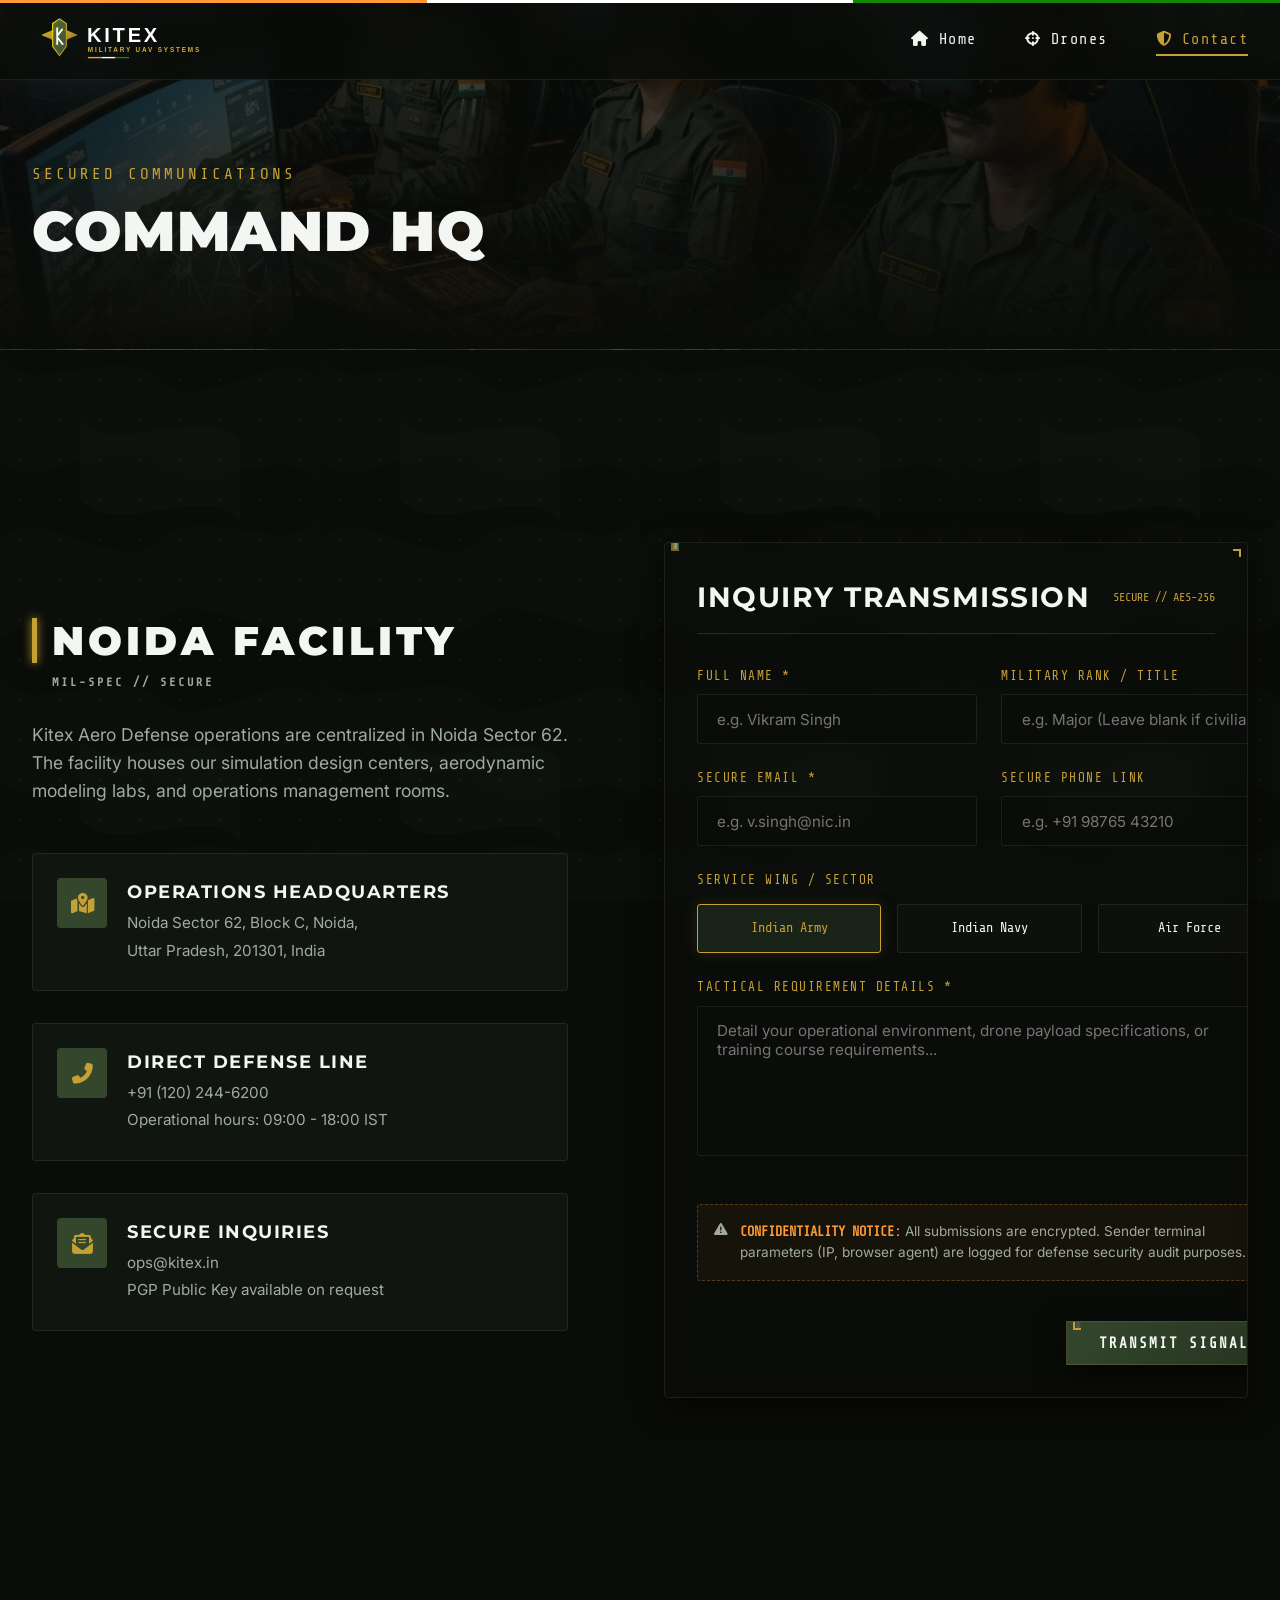
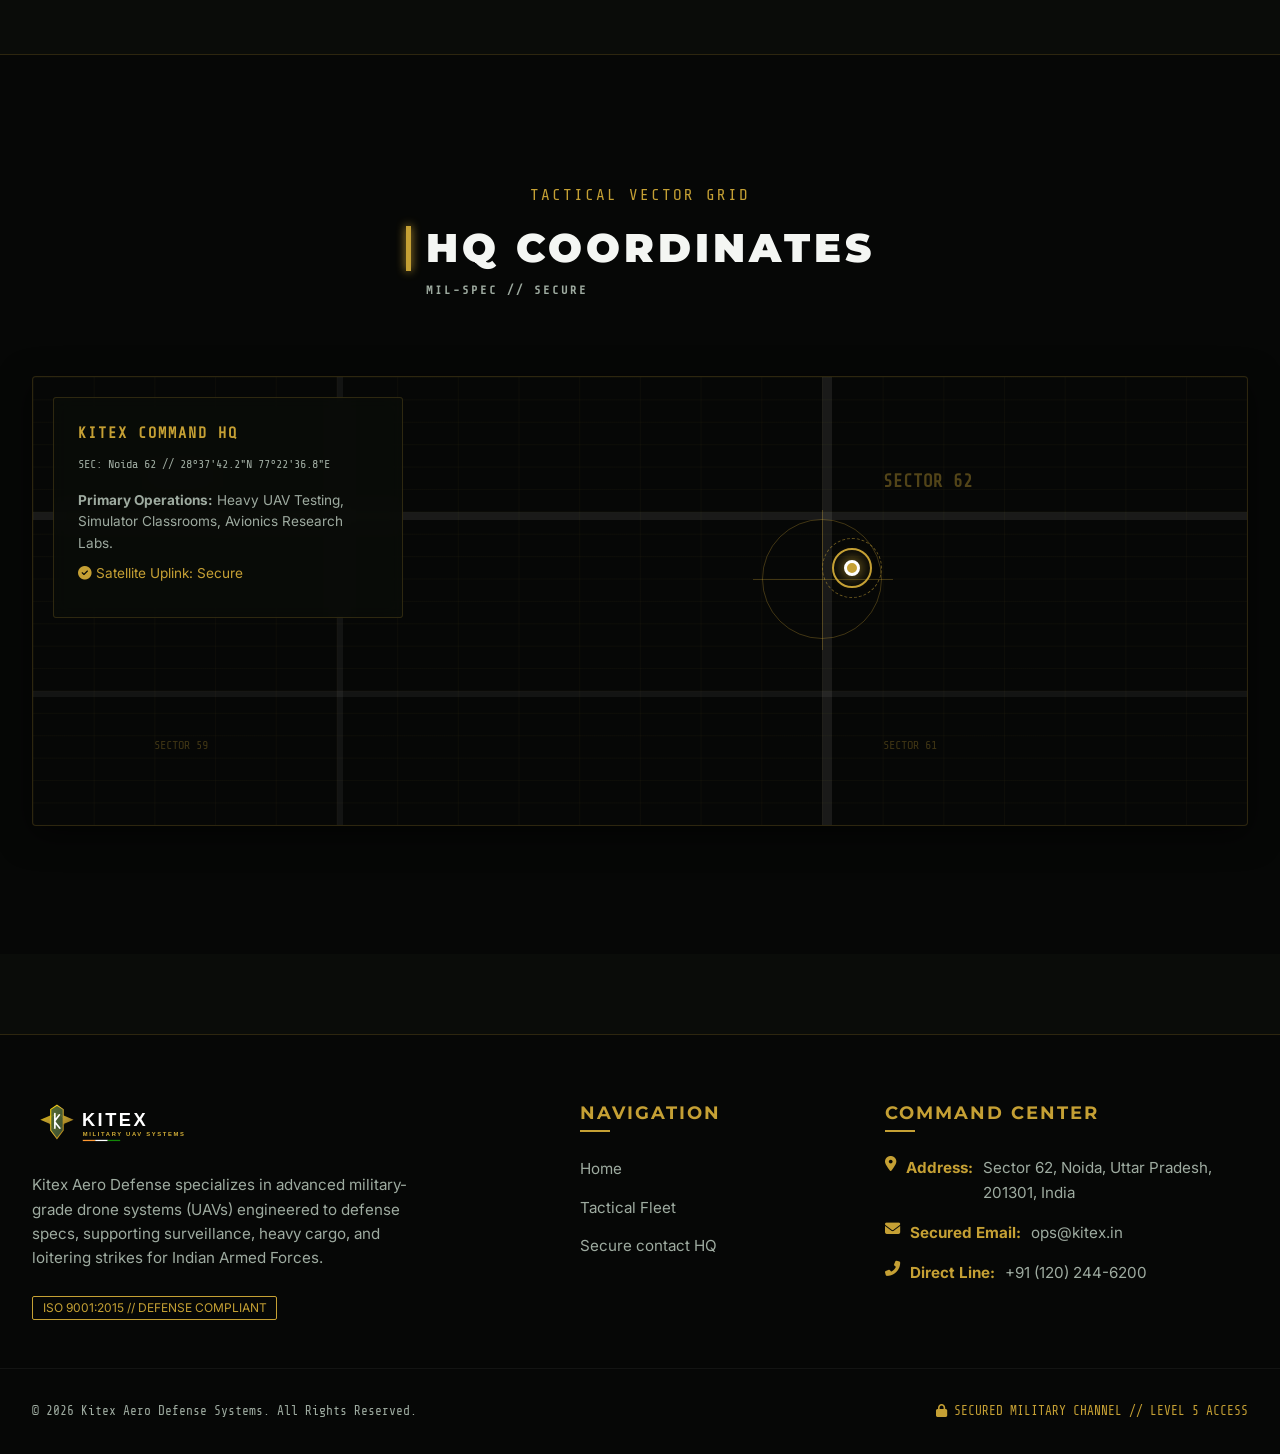
==== contact.html @ 81654635 "first commit" ====
<!DOCTYPE html>
<html lang="en">
<head>
  <meta charset="UTF-8">
  <meta name="viewport" content="width=device-width, initial-scale=1.0">
  <title>Contact Kitex | Noida HQ & Secure Inquiry Portal</title>
  <meta name="description" content="Reach out to Kitex Aero Defense Headquarters in Noida Sector 62. Submit secure tactical inquiries for military UAV procurements and programs.">
  <link rel="stylesheet" href="css/style.css">
  <link rel="stylesheet" href="https://cdnjs.cloudflare.com/ajax/libs/font-awesome/6.4.0/css/all.min.css">
</head>
<body>

  <!-- Indian Tri-Color Banner at Very Top -->
  <div class="tri-color-bar">
    <div class="tri-color-saffron"></div>
    <div class="tri-color-white"></div>
    <div class="tri-color-green"></div>
  </div>

  <!-- Global Header / Navbar -->
  <header class="header">
    <div class="container header-container">
      <a href="index.html" class="logo-wrapper">
        <img src="assets/logo.svg" alt="Kitex Logo">
      </a>
      <button class="menu-btn" aria-label="Toggle Navigation">
        <i class="fas fa-bars"></i>
      </button>
      <nav>
        <ul class="nav-links">
          <li><a href="index.html"><i class="fas fa-home"></i> Home</a></li>
          <li><a href="products.html"><i class="fas fa-crosshairs"></i> Drones</a></li>
          <li class="active"><a href="contact.html"><i class="fas fa-shield-alt"></i> Contact</a></li>
        </ul>
      </nav>
    </div>
  </header>

  <!-- Page Hero Banner -->
  <section class="page-hero" style="background-image: linear-gradient(0deg, var(--bg-dark), rgba(10, 12, 9, 0.65)), url('assets/training_service.png');">
    <div class="container" style="width: 100%;">
      <p class="page-hero-subtitle">SECURED COMMUNICATIONS</p>
      <h1 class="page-hero-title">Command HQ</h1>
    </div>
  </section>

  <!-- Contact Form & Info Grid -->
  <section class="contact-section section-padding">
    <div class="container grid-2">
      <!-- Contact Info Column -->
      <div class="contact-info-col">
        <h2 class="section-title">Noida Facility</h2>
        <p class="contact-desc">Kitex Aero Defense operations are centralized in Noida Sector 62. The facility houses our simulation design centers, aerodynamic modeling labs, and operations management rooms.</p>
        
        <div class="contact-card-list">
          <!-- Card 1: Location -->
          <div class="contact-info-card">
            <div class="contact-icon-wrapper">
              <i class="fas fa-map-marked-alt"></i>
            </div>
            <div class="contact-card-detail">
              <h4>Operations Headquarters</h4>
              <p>Noida Sector 62, Block C, Noida,</p>
              <p>Uttar Pradesh, 201301, India</p>
            </div>
          </div>
          
          <!-- Card 2: Phone -->
          <div class="contact-info-card">
            <div class="contact-icon-wrapper">
              <i class="fas fa-phone-alt"></i>
            </div>
            <div class="contact-card-detail">
              <h4>Direct Defense Line</h4>
              <p><a href="tel:+911202446200">+91 (120) 244-6200</a></p>
              <p>Operational hours: 09:00 - 18:00 IST</p>
            </div>
          </div>
          
          <!-- Card 3: Email -->
          <div class="contact-info-card">
            <div class="contact-icon-wrapper">
              <i class="fas fa-envelope-open-text"></i>
            </div>
            <div class="contact-card-detail">
              <h4>Secure Inquiries</h4>
              <p><a href="mailto:ops@kitex.in">ops@kitex.in</a></p>
              <p>PGP Public Key available on request</p>
            </div>
          </div>
        </div>
      </div>

      <!-- Secure Form Panel -->
      <div class="panel-glass corner-decors">
        <div class="form-title-decor">
          <h3>Inquiry Transmission</h3>
          <span>SECURE // AES-256</span>
        </div>
        
        <form id="militaryContactForm" class="inquiry-form">
          <!-- Name -->
          <div class="form-group">
            <label for="name" class="form-label">Full Name *</label>
            <input type="text" id="name" class="form-input" placeholder="e.g. Vikram Singh" required>
          </div>
          
          <!-- Rank -->
          <div class="form-group">
            <label for="rank" class="form-label">Military Rank / Title</label>
            <input type="text" id="rank" class="form-input" placeholder="e.g. Major (Leave blank if civilian)">
          </div>
          
          <!-- Email -->
          <div class="form-group">
            <label for="email" class="form-label">Secure Email *</label>
            <input type="email" id="email" class="form-input" placeholder="e.g. v.singh@nic.in" required>
          </div>

          <!-- Phone -->
          <div class="form-group">
            <label for="phone" class="form-label">Secure Phone Link</label>
            <input type="tel" id="phone" class="form-input" placeholder="e.g. +91 98765 43210">
          </div>

          <!-- Service Branch Selector -->
          <div class="form-group form-group-full">
            <label class="form-label">Service Wing / Sector</label>
            <div class="branch-radio-group">
              <div class="branch-radio-btn">
                <input type="radio" id="branch-army" name="service" value="Indian Army" checked>
                <label for="branch-army" class="branch-label">Indian Army</label>
              </div>
              <div class="branch-radio-btn">
                <input type="radio" id="branch-navy" name="service" value="Indian Navy">
                <label for="branch-navy" class="branch-label">Indian Navy</label>
              </div>
              <div class="branch-radio-btn">
                <input type="radio" id="branch-airforce" name="service" value="Indian Air Force">
                <label for="branch-airforce" class="branch-label">Air Force</label>
              </div>
            </div>
          </div>

          <!-- Message -->
          <div class="form-group form-group-full">
            <label for="message" class="form-label">Tactical Requirement Details *</label>
            <textarea id="message" class="form-input" placeholder="Detail your operational environment, drone payload specifications, or training course requirements..." required></textarea>
          </div>

          <!-- Clearance warning -->
          <div class="clearance-warning-box form-group-full">
            <i class="fas fa-exclamation-triangle" style="margin-top: 2px;"></i>
            <p><span>CONFIDENTIALITY NOTICE:</span> All submissions are encrypted. Sender terminal parameters (IP, browser agent) are logged for defense security audit purposes.</p>
          </div>

          <!-- Submit Button -->
          <div class="form-group-full" style="text-align: right; margin-top: 1rem;">
            <button type="submit" class="btn-tactical corner-decors">Transmit Signal</button>
          </div>
        </form>
      </div>
    </div>
  </section>

  <!-- Vector Grid HUD Map Section -->
  <section class="map-section section-padding" style="background-color: var(--bg-darker); border-top: var(--border-tactical);">
    <div class="container">
      <div style="text-align: center; margin-bottom: 3rem;">
        <p class="mono-text">TACTICAL VECTOR GRID</p>
        <h2 class="section-title" style="margin-top: 0.5rem;">HQ Coordinates</h2>
      </div>

      <div class="map-hud-wrapper">
        <!-- Telemetry Coordinates Box -->
        <div class="map-hud-overlay">
          <h4 class="map-hud-title">KITEX COMMAND HQ</h4>
          <span class="map-hud-coords">SEC: Noida 62 // 28°37'42.2"N 77°22'36.8"E</span>
          <div class="map-hud-desc">
            <p><strong>Primary Operations:</strong> Heavy UAV Testing, Simulator Classrooms, Avionics Research Labs.</p>
            <p style="color: var(--accent-gold);"><i class="fas fa-circle-check"></i> Satellite Uplink: Secure</p>
          </div>
        </div>

        <!-- Custom HTML/CSS Radar & Road Grid Vector Map -->
        <div class="map-canvas-grid">
          <!-- Vector Road Lines -->
          <div class="map-vector-roads">
            <div class="map-road-h1"></div>
            <div class="map-road-h2"></div>
            <div class="map-road-v1"></div>
            <div class="map-road-v2"></div>
          </div>

          <!-- Sector labels -->
          <div class="map-sector-label label-sec62">SECTOR 62</div>
          <div class="map-sector-label label-sec63">SECTOR 63</div>
          <div class="map-sector-label label-sec59">SECTOR 59</div>
          <div class="map-sector-label label-sec61">SECTOR 61</div>

          <!-- Interactive targeting scope overlay -->
          <div class="map-scope"></div>

          <!-- HQ Coordinates Glowing Pin -->
          <div class="map-pin-hq">
            <div class="map-pin-pulse"></div>
            <div class="map-pin-pulse-2"></div>
            <div class="map-pin-dot"></div>
          </div>
        </div>
      </div>
    </div>
  </section>

  <!-- Global Footer -->
  <footer class="footer">
    <div class="container footer-grid">
      <div class="footer-info">
        <img src="assets/logo.svg" alt="Kitex Logo" class="footer-logo">
        <p class="footer-desc">Kitex Aero Defense specializes in advanced military-grade drone systems (UAVs) engineered to defense specs, supporting surveillance, heavy cargo, and loitering strikes for Indian Armed Forces.</p>
        <span class="footer-badge">ISO 9001:2015 // DEFENSE COMPLIANT</span>
      </div>

      <div class="footer-nav">
        <h4 class="footer-title">Navigation</h4>
        <ul class="footer-links">
          <li><a href="index.html">Home</a></li>
          <li><a href="products.html">Tactical Fleet</a></li>
          <li><a href="contact.html">Secure contact HQ</a></li>
        </ul>
      </div>

      <div class="footer-contact">
        <h4 class="footer-title">Command Center</h4>
        <ul class="footer-contact-info">
          <li><i class="fas fa-map-marker-alt" style="color: var(--accent-gold);"></i> <span>Address:</span> Sector 62, Noida, Uttar Pradesh, 201301, India</li>
          <li><i class="fas fa-envelope" style="color: var(--accent-gold);"></i> <span>Secured Email:</span> ops@kitex.in</li>
          <li><i class="fas fa-phone-alt" style="color: var(--accent-gold);"></i> <span>Direct Line:</span> +91 (120) 244-6200</li>
        </ul>
      </div>
    </div>

    <div class="container footer-bottom">
      <p>&copy; 2026 Kitex Aero Defense Systems. All Rights Reserved.</p>
      <p style="color: var(--accent-gold);"><i class="fas fa-lock"></i> SECURED MILITARY CHANNEL // LEVEL 5 ACCESS</p>
    </div>
  </footer>

  <script src="js/main.js"></script>
</body>
</html>
---- css/style.css ----
/* 
  KITEX - Military UAV Systems
  Global Stylesheet & Design System
*/

@import url('https://fonts.googleapis.com/css2?family=Inter:wght@300;400;500;600;700&family=Montserrat:ital,wght@0,300;0,400;0,700;0,900;1,700&family=Share+Tech+Mono&display=swap');

:root {
  /* Color Palette - Indian Military Theme (Olive Green, Gold, Dark Stealth) */
  --bg-dark: #0a0c09;
  --bg-darker: #060706;
  --bg-card: #11150f;
  --primary-olive: #34472d;
  --primary-olive-rgb: 52, 71, 45;
  --primary-light: #4c6643;
  --accent-gold: #c5a034;
  --accent-gold-rgb: 197, 160, 52;
  --accent-gold-glow: rgba(197, 160, 52, 0.4);
  --accent-orange: #ff9933; /* Indian Saffron */
  --accent-green: #128807;  /* Indian Green */
  --text-white: #f4f6f3;
  --text-muted: #9eaba0;
  
  /* Fonts */
  --font-title: 'Montserrat', sans-serif;
  --font-body: 'Inter', sans-serif;
  --font-mono: 'Share Tech Mono', monospace;
  
  /* Layout */
  --nav-height: 80px;
  --transition-fast: 0.25s cubic-bezier(0.4, 0, 0.2, 1);
  --transition-smooth: 0.5s cubic-bezier(0.4, 0, 0.2, 1);
  
  /* Shadows & Borders */
  --border-tactical: 1px solid rgba(197, 160, 52, 0.2);
  --border-glass: 1px solid rgba(244, 246, 243, 0.08);
  --shadow-hud: 0 8px 32px 0 rgba(0, 0, 0, 0.6);
  --shadow-gold: 0 0 15px rgba(197, 160, 52, 0.15);
}

/* --- Base Reset & Core --- */
*, *::before, *::after {
  box-sizing: border-box;
  margin: 0;
  padding: 0;
}

html {
  scroll-behavior: smooth;
  font-size: 16px;
  overflow-x: hidden;
}

body {
  background-color: var(--bg-dark);
  color: var(--text-white);
  font-family: var(--font-body);
  line-height: 1.6;
  overflow-x: hidden;
  /* Dotted HUD grid pattern mixed with repeating camouflage pattern background */
  background-image: 
    radial-gradient(rgba(197, 160, 52, 0.08) 1px, transparent 0),
    url("data:image/svg+xml,%3Csvg width='160' height='160' viewBox='0 0 160 160' xmlns='http://www.w3.org/2000/svg'%3E%3Crect width='160' height='160' fill='%230a0c09'/%3E%3Cpath d='M0 20 C20 40, 60 10, 80 30 C100 50, 140 10, 160 30 L160 80 C140 60, 100 90, 80 70 C60 50, 20 90, 0 70 Z' fill='%2311150f' fill-opacity='0.25'/%3E%3Cpath d='M160 100 C140 120, 100 90, 80 110 C60 130, 20 90, 0 110 L0 160 C20 140, 60 170, 80 150 C100 130, 140 170, 160 150 Z' fill='%2311150f' fill-opacity='0.25'/%3E%3Cpath d='M40 50 C60 70, 100 40, 120 60 L120 100 C100 80, 60 110, 40 90 Z' fill='%231b2518' fill-opacity='0.2'/%3E%3C/svg%3E");
  background-size: 40px 40px, 320px 320px;
  background-attachment: fixed;
}

/* Scrollbar Style */
::-webkit-scrollbar {
  width: 8px;
}
::-webkit-scrollbar-track {
  background: var(--bg-darker);
}
::-webkit-scrollbar-thumb {
  background: var(--primary-olive);
  border-radius: 4px;
  border: 2px solid var(--bg-darker);
}
::-webkit-scrollbar-thumb:hover {
  background: var(--accent-gold);
}

a {
  color: inherit;
  text-decoration: none;
  transition: var(--transition-fast);
}

img {
  max-width: 100%;
  display: block;
}

ul {
  list-style: none;
}

/* --- Typography Utilities --- */
h1, h2, h3, h4, h5, h6 {
  font-family: var(--font-title);
  font-weight: 700;
  letter-spacing: 1.5px;
  text-transform: uppercase;
  color: var(--text-white);
}

.mono-text {
  font-family: var(--font-mono);
  letter-spacing: 2px;
  color: var(--accent-gold);
  text-transform: uppercase;
}

/* Stencil title ornament */
.section-title {
  position: relative;
  font-size: 2.5rem;
  font-weight: 900;
  letter-spacing: 4px;
  margin-bottom: 3rem;
  padding-left: 20px;
  display: inline-block;
}
.section-title::before {
  content: '';
  position: absolute;
  left: 0;
  top: 15%;
  height: 70%;
  width: 5px;
  background: var(--accent-gold);
  box-shadow: 0 0 10px var(--accent-gold);
}
.section-title::after {
  content: 'MIL-SPEC // SECURE';
  position: absolute;
  bottom: -20px;
  left: 20px;
  font-family: var(--font-mono);
  font-size: 0.75rem;
  letter-spacing: 3px;
  color: var(--text-muted);
}

/* --- Layout Components --- */
.container {
  max-width: 1300px;
  margin: 0 auto;
  padding: 0 2rem;
}

.grid-2 {
  display: grid;
  grid-template-columns: repeat(2, 1fr);
  gap: 3rem;
  align-items: center;
}

.grid-3 {
  display: grid;
  grid-template-columns: repeat(3, 1fr);
  gap: 2rem;
}

.grid-4 {
  display: grid;
  grid-template-columns: repeat(4, 1fr);
  gap: 1.5rem;
}

/* Glassmorphism Panel */
.panel-glass {
  background: var(--glass-bg);
  backdrop-filter: blur(12px);
  border: var(--border-glass);
  box-shadow: var(--shadow-hud);
  border-radius: 4px;
  padding: 2rem;
  position: relative;
  overflow: hidden;
}
.panel-glass::before {
  content: '';
  position: absolute;
  top: 0;
  left: 0;
  width: 100%;
  height: 2px;
  background: linear-gradient(90deg, var(--accent-orange), #fff, var(--accent-green));
  opacity: 0.6;
}

/* --- Buttons --- */
.btn-tactical {
  display: inline-flex;
  align-items: center;
  justify-content: center;
  padding: 0.8rem 2rem;
  background: linear-gradient(135deg, var(--primary-olive), #253320);
  border: var(--border-tactical);
  color: var(--text-white);
  font-family: var(--font-mono);
  font-size: 0.9rem;
  font-weight: bold;
  letter-spacing: 2px;
  text-transform: uppercase;
  cursor: pointer;
  position: relative;
  overflow: hidden;
  transition: var(--transition-fast);
  box-shadow: var(--shadow-hud);
}
.btn-tactical::before {
  content: '';
  position: absolute;
  top: 0;
  left: -100%;
  width: 100%;
  height: 100%;
  background: linear-gradient(90deg, transparent, rgba(255, 255, 255, 0.15), transparent);
  transition: 0.6s;
}
.btn-tactical:hover::before {
  left: 100%;
}
.btn-tactical:hover {
  border-color: var(--accent-gold);
  box-shadow: 0 0 15px rgba(197, 160, 52, 0.3);
  color: var(--accent-gold);
  transform: translateY(-2px);
}
.btn-tactical:active {
  transform: translateY(0);
}

/* Corner angles for buttons/containers */
.corner-decors {
  position: relative;
}
.corner-decors::after {
  content: '';
  position: absolute;
  top: 6px;
  right: 6px;
  width: 8px;
  height: 8px;
  border-top: 2px solid var(--accent-gold);
  border-right: 2px solid var(--accent-gold);
  pointer-events: none;
}
.corner-decors::before {
  content: '';
  position: absolute;
  bottom: 6px;
  left: 6px;
  width: 8px;
  height: 8px;
  border-bottom: 2px solid var(--accent-gold);
  border-left: 2px solid var(--accent-gold);
  pointer-events: none;
}

/* --- Global Navigation --- */
.header {
  position: fixed;
  top: 0;
  left: 0;
  width: 100%;
  height: var(--nav-height);
  background: rgba(10, 12, 9, 0.85);
  backdrop-filter: blur(12px);
  border-bottom: var(--border-glass);
  z-index: 1000;
  transition: var(--transition-fast);
}
.header.scrolled {
  height: 70px;
  background: rgba(6, 7, 6, 0.95);
  box-shadow: 0 4px 20px rgba(0, 0, 0, 0.5);
}
.header-container {
  display: flex;
  justify-content: space-between;
  align-items: center;
  height: 100%;
}
.logo-wrapper {
  height: 55px;
  display: flex;
  align-items: center;
}
.logo-wrapper img {
  height: 100%;
  width: auto;
}

.nav-links {
  display: flex;
  gap: 3rem;
  align-items: center;
}
.nav-links a {
  font-family: var(--font-mono);
  font-size: 0.95rem;
  font-weight: 500;
  letter-spacing: 1.5px;
  color: var(--text-white);
  padding: 0.5rem 0;
  position: relative;
}
.nav-links a::after {
  content: '';
  position: absolute;
  bottom: 0;
  left: 0;
  width: 0;
  height: 2px;
  background: var(--accent-gold);
  transition: var(--transition-fast);
}
.nav-links a:hover {
  color: var(--accent-gold);
}
.nav-links a:hover::after {
  width: 100%;
}
.nav-links li.active a {
  color: var(--accent-gold);
}
.nav-links li.active a::after {
  width: 100%;
}

.menu-btn {
  display: none;
  cursor: pointer;
  background: none;
  border: none;
  color: var(--text-white);
  font-size: 1.8rem;
}

/* Indian flag color thin indicator bar at top of header */
.tri-color-bar {
  position: absolute;
  top: 0;
  left: 0;
  width: 100%;
  height: 3px;
  display: grid;
  grid-template-columns: repeat(3, 1fr);
  z-index: 1001;
}
.tri-color-saffron { background-color: var(--accent-orange); }
.tri-color-white { background-color: #ffffff; }
.tri-color-green { background-color: var(--accent-green); }

/* --- Footer --- */
.footer {
  background-color: var(--bg-darker);
  border-top: var(--border-tactical);
  padding: 4rem 0 2rem;
  margin-top: 5rem;
  position: relative;
}
.footer-grid {
  display: grid;
  grid-template-columns: 2fr 1fr 1.5fr;
  gap: 4rem;
  margin-bottom: 3rem;
}
.footer-logo {
  height: 50px;
  margin-bottom: 1.5rem;
}
.footer-desc {
  color: var(--text-muted);
  font-size: 0.95rem;
  margin-bottom: 1.5rem;
  max-width: 400px;
}
.footer-title {
  font-size: 1.1rem;
  letter-spacing: 2px;
  margin-bottom: 1.5rem;
  color: var(--accent-gold);
  position: relative;
  display: inline-block;
  padding-bottom: 5px;
}
.footer-title::after {
  content: '';
  position: absolute;
  bottom: 0;
  left: 0;
  width: 30px;
  height: 2px;
  background-color: var(--accent-gold);
}
.footer-links li {
  margin-bottom: 0.8rem;
}
.footer-links a {
  color: var(--text-muted);
  font-size: 0.95rem;
}
.footer-links a:hover {
  color: var(--accent-gold);
  padding-left: 5px;
}
.footer-contact-info li {
  margin-bottom: 1rem;
  display: flex;
  align-items: flex-start;
  gap: 10px;
  font-size: 0.95rem;
  color: var(--text-muted);
}
.footer-contact-info span {
  color: var(--accent-gold);
  font-weight: bold;
}
.footer-bottom {
  border-top: 1px solid rgba(244, 246, 243, 0.05);
  padding-top: 2rem;
  display: flex;
  justify-content: space-between;
  align-items: center;
  font-family: var(--font-mono);
  font-size: 0.8rem;
  color: var(--text-muted);
}
.footer-badge {
  border: 1px solid var(--accent-gold);
  padding: 0.2rem 0.6rem;
  color: var(--accent-gold);
  border-radius: 2px;
  font-size: 0.75rem;
}

/* --- HOME PAGE SPECIFICS --- */

/* Hero Slider Section */
.hero-slider-section {
  position: relative;
  height: 100vh;
  min-height: 700px;
  overflow: hidden;
  background-color: var(--bg-darker);
}
.slider-container {
  position: relative;
  width: 100%;
  height: 100%;
}
.slide {
  position: absolute;
  top: 0;
  left: 0;
  width: 100%;
  height: 100%;
  opacity: 0;
  visibility: hidden;
  transition: opacity 1s ease-in-out, visibility 1s ease-in-out;
  z-index: 1;
}
.slide.active {
  opacity: 1;
  visibility: visible;
  z-index: 2;
}
.slide-bg {
  position: absolute;
  top: 0;
  left: 0;
  width: 100%;
  height: 100%;
  background-size: cover;
  background-position: center;
  filter: brightness(0.4) contrast(1.1);
  transform: scale(1.1);
  transition: transform 6s ease-out;
}
.slide.active .slide-bg {
  transform: scale(1.0);
}
.slide-overlay {
  position: absolute;
  top: 0;
  left: 0;
  width: 100%;
  height: 100%;
  background: linear-gradient(0deg, rgba(10, 12, 9, 0.95) 0%, rgba(10, 12, 9, 0.2) 60%, rgba(10, 12, 9, 0.5) 100%);
  display: flex;
  align-items: center;
  z-index: 2;
}
.slide-content {
  max-width: 650px;
  padding-bottom: 2rem;
  opacity: 0;
  transform: translateY(30px);
  transition: opacity 0.8s ease-out 0.5s, transform 0.8s ease-out 0.5s;
}
.slide.active .slide-content {
  opacity: 1;
  transform: translateY(0);
}
.slide-tagline {
  color: var(--accent-gold);
  font-family: var(--font-mono);
  font-size: 1.1rem;
  margin-bottom: 1rem;
  display: flex;
  align-items: center;
  gap: 10px;
}
.slide-tagline::before {
  content: '';
  width: 12px;
  height: 12px;
  border: 2px solid var(--accent-gold);
  border-radius: 50%;
  display: inline-block;
  animation: pulse-glow 1.5s infinite;
}
.slide-title {
  font-size: 4rem;
  font-weight: 900;
  line-height: 1.1;
  margin-bottom: 1.5rem;
}
.slide-desc {
  font-size: 1.1rem;
  color: var(--text-muted);
  margin-bottom: 2.5rem;
}
.slide-specs {
  display: flex;
  gap: 2.5rem;
  margin-bottom: 2.5rem;
  border-top: var(--border-glass);
  border-bottom: var(--border-glass);
  padding: 1rem 0;
}
.slide-spec-item {
  font-family: var(--font-mono);
}
.slide-spec-label {
  font-size: 0.75rem;
  color: var(--text-muted);
  text-transform: uppercase;
}
.slide-spec-value {
  font-size: 1.25rem;
  color: var(--text-white);
  font-weight: bold;
}

/* Slider HUD Telemetry Overlays */
.hud-telemetry {
  position: absolute;
  top: 10%;
  right: 5%;
  width: 250px;
  font-family: var(--font-mono);
  font-size: 0.8rem;
  color: var(--accent-gold);
  z-index: 10;
  pointer-events: none;
  opacity: 0.8;
  display: flex;
  flex-direction: column;
  gap: 15px;
}
.hud-box {
  background: rgba(17, 21, 15, 0.4);
  border: var(--border-tactical);
  padding: 12px;
  border-radius: 3px;
  backdrop-filter: blur(4px);
}
.hud-grid-dots {
  position: absolute;
  top: 120px;
  left: 5%;
  width: 150px;
  height: 150px;
  background-image: radial-gradient(rgba(197, 160, 52, 0.3) 1.5px, transparent 0);
  background-size: 15px 15px;
  pointer-events: none;
  z-index: 10;
  opacity: 0.5;
}
.hud-grid-radar {
  position: absolute;
  top: 280px;
  left: 5%;
  width: 150px;
  height: 150px;
  border: 1px solid rgba(197, 160, 52, 0.2);
  border-radius: 50%;
  pointer-events: none;
  z-index: 10;
  opacity: 0.5;
}
.hud-grid-radar::before {
  content: '';
  position: absolute;
  top: 50%;
  left: 50%;
  width: 50%;
  height: 1px;
  background: var(--accent-gold);
  transform-origin: 0 0;
  animation: radar-sweep 4s linear infinite;
}

/* Slider Controls */
.slider-nav {
  position: absolute;
  bottom: 2rem;
  right: 2rem;
  z-index: 10;
  display: flex;
  gap: 1rem;
}
.slider-btn {
  width: 50px;
  height: 50px;
  border-radius: 3px;
  background: var(--glass-bg);
  border: var(--border-glass);
  color: var(--text-white);
  font-size: 1.2rem;
  cursor: pointer;
  display: flex;
  align-items: center;
  justify-content: center;
  transition: var(--transition-fast);
}
.slider-btn:hover {
  border-color: var(--accent-gold);
  color: var(--accent-gold);
  background: rgba(197, 160, 52, 0.1);
}

.slider-indicators {
  position: absolute;
  bottom: 2.5rem;
  left: 2rem;
  z-index: 10;
  display: flex;
  gap: 0.5rem;
}
.indicator {
  width: 40px;
  height: 3px;
  background: rgba(255, 255, 255, 0.2);
  cursor: pointer;
  transition: var(--transition-fast);
}
.indicator.active {
  background: var(--accent-gold);
  box-shadow: 0 0 10px var(--accent-gold);
  width: 60px;
}

/* Home Products Section */
.section-padding {
  padding: 8rem 0;
}

.product-card {
  position: relative;
  background: var(--bg-card);
  border: var(--border-glass);
  border-radius: 4px;
  overflow: hidden;
  transition: var(--transition-smooth);
}
.product-card:hover {
  transform: translateY(-10px);
  border-color: var(--accent-gold);
  box-shadow: var(--shadow-gold), var(--shadow-hud);
}
.card-img-wrapper {
  height: 250px;
  overflow: hidden;
  position: relative;
  background-color: #0d100b;
}
.card-img-wrapper img {
  width: 100%;
  height: 100%;
  object-fit: cover;
  transition: var(--transition-smooth);
}
.product-card:hover .card-img-wrapper img {
  transform: scale(1.08);
}
.card-tag {
  position: absolute;
  top: 15px;
  right: 15px;
  background: var(--bg-darker);
  border: 1px solid var(--accent-gold);
  color: var(--accent-gold);
  padding: 0.2rem 0.6rem;
  font-family: var(--font-mono);
  font-size: 0.75rem;
  border-radius: 2px;
}
.card-content {
  padding: 2rem;
}
.card-title {
  font-size: 1.5rem;
  margin-bottom: 0.5rem;
}
.card-subtitle {
  font-family: var(--font-mono);
  font-size: 0.8rem;
  color: var(--accent-gold);
  margin-bottom: 1rem;
}
.card-desc {
  color: var(--text-muted);
  font-size: 0.95rem;
  margin-bottom: 1.5rem;
  height: 70px;
  overflow: hidden;
}
.card-specs {
  display: grid;
  grid-template-columns: repeat(2, 1fr);
  gap: 1rem;
  border-top: var(--border-glass);
  padding-top: 1rem;
  margin-bottom: 1.5rem;
}
.card-spec-item {
  font-size: 0.8rem;
  color: var(--text-muted);
}
.card-spec-item span {
  display: block;
  font-weight: bold;
  color: var(--text-white);
  font-size: 0.9rem;
}

/* Home Military Training & Simulation Section */
.training-section {
  background-color: var(--bg-darker);
  position: relative;
  overflow: hidden;
}
.training-content {
  padding-right: 2rem;
}
.training-img-wrapper {
  position: relative;
  border: var(--border-tactical);
  border-radius: 4px;
  overflow: hidden;
  box-shadow: var(--shadow-hud);
}
.training-img-wrapper img {
  filter: saturate(0.85) brightness(0.9);
}
.training-img-wrapper::after {
  content: '';
  position: absolute;
  top: 0;
  left: 0;
  width: 100%;
  height: 100%;
  background: radial-gradient(circle, transparent 40%, rgba(10,12,9,0.7) 100%);
  pointer-events: none;
}
.training-feature-list {
  margin-top: 2rem;
  display: flex;
  flex-direction: column;
  gap: 1.2rem;
}
.training-feature-item {
  display: flex;
  gap: 15px;
  align-items: flex-start;
}
.training-feature-icon {
  width: 25px;
  height: 25px;
  display: flex;
  align-items: center;
  justify-content: center;
  border: 1px solid var(--accent-gold);
  border-radius: 50%;
  color: var(--accent-gold);
  font-family: var(--font-mono);
  font-size: 0.75rem;
  font-weight: bold;
  flex-shrink: 0;
  margin-top: 3px;
}
.training-feature-text h4 {
  font-size: 1.1rem;
  margin-bottom: 0.2rem;
}
.training-feature-text p {
  font-size: 0.95rem;
  color: var(--text-muted);
}

/* Gallery Section */
.gallery-filters {
  display: flex;
  justify-content: center;
  gap: 1rem;
  margin-bottom: 3rem;
  flex-wrap: wrap;
}
.filter-btn {
  background: rgba(17, 21, 15, 0.6);
  border: var(--border-glass);
  color: var(--text-white);
  padding: 0.5rem 1.5rem;
  font-family: var(--font-mono);
  font-size: 0.85rem;
  letter-spacing: 1.5px;
  cursor: pointer;
  border-radius: 2px;
  transition: var(--transition-fast);
}
.filter-btn:hover {
  border-color: var(--accent-gold);
  color: var(--accent-gold);
}
.filter-btn.active {
  background: var(--primary-olive);
  border-color: var(--accent-gold);
  color: var(--text-white);
  box-shadow: var(--shadow-gold);
}

.gallery-grid {
  display: grid;
  grid-template-columns: repeat(4, 1fr);
  gap: 1.5rem;
}
.gallery-item {
  position: relative;
  height: 280px;
  border-radius: 4px;
  overflow: hidden;
  border: var(--border-glass);
  cursor: pointer;
  display: none; /* Controlled by JS filtering */
}
.gallery-item.show {
  display: block;
  animation: scale-up 0.4s ease forwards;
}
.gallery-item img {
  width: 100%;
  height: 100%;
  object-fit: cover;
  transition: var(--transition-smooth);
}
.gallery-item-overlay {
  position: absolute;
  top: 0;
  left: 0;
  width: 100%;
  height: 100%;
  background: linear-gradient(0deg, rgba(10, 12, 9, 0.9) 0%, rgba(10, 12, 9, 0.2) 70%);
  display: flex;
  flex-direction: column;
  justify-content: flex-end;
  padding: 1.5rem;
  opacity: 0;
  transition: var(--transition-smooth);
}
.gallery-item:hover .gallery-item-overlay {
  opacity: 1;
}
.gallery-item:hover img {
  transform: scale(1.08);
}
.gallery-item-title {
  font-size: 1.2rem;
  margin-bottom: 0.2rem;
}
.gallery-item-category {
  font-family: var(--font-mono);
  font-size: 0.75rem;
  color: var(--accent-gold);
}

/* Lightbox Modal */
.lightbox {
  position: fixed;
  top: 0;
  left: 0;
  width: 100%;
  height: 100%;
  background: rgba(6, 7, 6, 0.95);
  z-index: 2000;
  display: none;
  align-items: center;
  justify-content: center;
}
.lightbox-content {
  max-width: 90%;
  max-height: 80%;
  position: relative;
  box-shadow: 0 0 30px rgba(0,0,0,0.8);
  border: var(--border-tactical);
}
.lightbox-content img {
  max-height: 80vh;
  object-fit: contain;
}
.lightbox-close {
  position: absolute;
  top: -40px;
  right: 0;
  font-size: 2rem;
  color: var(--text-white);
  cursor: pointer;
}
.lightbox-caption {
  position: absolute;
  bottom: -40px;
  left: 0;
  width: 100%;
  text-align: center;
  font-family: var(--font-mono);
  color: var(--accent-gold);
}

/* --- PRODUCT PAGE SPECIFICS --- */
.page-hero {
  height: 350px;
  background: linear-gradient(0deg, var(--bg-dark), rgba(10, 12, 9, 0.6)), url('../assets/kitex_hero.png') center/cover;
  display: flex;
  align-items: flex-end;
  padding-bottom: 4rem;
  border-bottom: var(--border-tactical);
  position: relative;
}
.page-hero::before {
  content: '';
  position: absolute;
  top: 0;
  left: 0;
  width: 100%;
  height: 100%;
  background-image: radial-gradient(rgba(197, 160, 52, 0.05) 1px, transparent 0);
  background-size: 20px 20px;
}
.page-hero-title {
  font-size: 3.5rem;
  font-weight: 900;
  margin-bottom: 0.5rem;
}
.page-hero-subtitle {
  font-family: var(--font-mono);
  color: var(--accent-gold);
  letter-spacing: 3px;
}

/* Detailed Product Row */
.product-detail-item {
  margin-bottom: 8rem;
  border-bottom: 1px solid rgba(244, 246, 243, 0.05);
  padding-bottom: 8rem;
}
.product-detail-item:last-child {
  margin-bottom: 0;
  border-bottom: none;
  padding-bottom: 0;
}
.product-detail-item:nth-child(even) .detail-img-col {
  order: 2;
}
.product-detail-item:nth-child(even) .detail-info-col {
  order: 1;
}

.detail-img-wrapper {
  position: relative;
  border: var(--border-glass);
  border-radius: 4px;
  overflow: hidden;
  background-color: #0c0f0a;
  box-shadow: var(--shadow-hud);
}
.detail-img-wrapper img {
  width: 100%;
  transition: var(--transition-smooth);
}
.detail-img-wrapper:hover img {
  transform: scale(1.03);
}

/* Spec Tabs System */
.spec-tabs {
  margin-top: 2rem;
}
.tab-headers {
  display: flex;
  border-bottom: 1px solid rgba(244, 246, 243, 0.1);
  margin-bottom: 1.5rem;
}
.tab-header {
  padding: 0.8rem 1.5rem;
  font-family: var(--font-mono);
  font-size: 0.9rem;
  color: var(--text-muted);
  cursor: pointer;
  border-bottom: 2px solid transparent;
  transition: var(--transition-fast);
}
.tab-header:hover {
  color: var(--accent-gold);
}
.tab-header.active {
  color: var(--accent-gold);
  border-bottom-color: var(--accent-gold);
  font-weight: bold;
}
.tab-contents {
  position: relative;
}
.tab-content {
  display: none;
  animation: fade-in 0.5s ease;
}
.tab-content.active {
  display: block;
}

.spec-table {
  width: 100%;
  border-collapse: collapse;
}
.spec-table tr {
  border-bottom: 1px solid rgba(244, 246, 243, 0.05);
}
.spec-table tr:last-child {
  border-bottom: none;
}
.spec-table td {
  padding: 0.8rem 0;
  font-size: 0.95rem;
}
.spec-table td.label {
  color: var(--text-muted);
  font-weight: 500;
  width: 45%;
}
.spec-table td.value {
  color: var(--text-white);
  font-family: var(--font-mono);
  text-align: right;
}

.scenarios-grid {
  display: grid;
  grid-template-columns: repeat(2, 1fr);
  gap: 1rem;
}
.scenario-item {
  background: rgba(244, 246, 243, 0.03);
  border: 1px solid rgba(244, 246, 243, 0.05);
  border-radius: 2px;
  padding: 1rem;
}
.scenario-item h5 {
  font-size: 0.95rem;
  margin-bottom: 0.3rem;
  color: var(--accent-gold);
}
.scenario-item p {
  font-size: 0.85rem;
  color: var(--text-muted);
}

/* Compare Drones Panel */
.comparison-section {
  background-color: var(--bg-darker);
  border-top: var(--border-tactical);
  border-bottom: var(--border-tactical);
}
.comparison-table-wrapper {
  overflow-x: auto;
  margin-top: 3rem;
}
.comparison-table {
  width: 100%;
  border-collapse: collapse;
  min-width: 800px;
}
.comparison-table th, .comparison-table td {
  padding: 1.2rem;
  text-align: center;
  border-bottom: 1px solid rgba(244, 246, 243, 0.08);
}
.comparison-table th {
  font-family: var(--font-title);
  font-size: 0.9rem;
  letter-spacing: 1.5px;
  background-color: rgba(52, 71, 45, 0.2);
}
.comparison-table th.feature-col, .comparison-table td.feature-col {
  text-align: left;
  font-family: var(--font-body);
  font-weight: bold;
  background-color: transparent;
  width: 25%;
}
.comparison-table td {
  font-family: var(--font-mono);
  color: var(--text-white);
}
.comparison-table td.highlight {
  color: var(--accent-gold);
  font-weight: bold;
}
.comparison-table tr:hover {
  background-color: rgba(255,255,255,0.02);
}

/* --- CONTACT PAGE SPECIFICS --- */
.contact-section {
  margin-top: 4rem;
}

.contact-info-col {
  padding-right: 3rem;
}
.contact-desc {
  color: var(--text-muted);
  font-size: 1.1rem;
  margin-bottom: 3rem;
}
.contact-card-list {
  display: flex;
  flex-direction: column;
  gap: 2rem;
}
.contact-info-card {
  display: flex;
  gap: 20px;
  align-items: flex-start;
  background: var(--bg-card);
  border: var(--border-glass);
  padding: 1.5rem;
  border-radius: 4px;
  transition: var(--transition-fast);
}
.contact-info-card:hover {
  border-color: var(--accent-gold);
  transform: translateX(5px);
}
.contact-icon-wrapper {
  width: 50px;
  height: 50px;
  background: var(--primary-olive);
  border-radius: 4px;
  display: flex;
  align-items: center;
  justify-content: center;
  color: var(--accent-gold);
  font-size: 1.3rem;
  flex-shrink: 0;
}
.contact-card-detail h4 {
  font-size: 1.1rem;
  margin-bottom: 0.3rem;
  color: var(--text-white);
}
.contact-card-detail p {
  color: var(--text-muted);
  font-size: 0.95rem;
  margin-bottom: 0.2rem;
}
.contact-card-detail a:hover {
  color: var(--accent-gold);
}

/* Military Inquiry Form */
.form-title-decor {
  font-size: 1.5rem;
  margin-bottom: 2rem;
  border-bottom: 1px solid rgba(197, 160, 52, 0.2);
  padding-bottom: 0.8rem;
  display: flex;
  justify-content: space-between;
  align-items: center;
}
.form-title-decor span {
  font-family: var(--font-mono);
  font-size: 0.75rem;
  color: var(--accent-gold);
}

.inquiry-form {
  display: grid;
  grid-template-columns: repeat(2, 1fr);
  gap: 1.5rem;
}
.form-group-full {
  grid-column: span 2;
}
.form-group {
  display: flex;
  flex-direction: column;
  gap: 8px;
}
.form-label {
  font-family: var(--font-mono);
  font-size: 0.8rem;
  letter-spacing: 1.5px;
  color: var(--accent-gold);
  text-transform: uppercase;
}
.form-input {
  background: rgba(10, 12, 9, 0.75);
  border: var(--border-glass);
  color: var(--text-white);
  padding: 0.9rem 1.2rem;
  border-radius: 3px;
  font-family: var(--font-body);
  font-size: 0.95rem;
  transition: var(--transition-fast);
}
.form-input:focus {
  outline: none;
  border-color: var(--accent-gold);
  box-shadow: 0 0 10px rgba(197, 160, 52, 0.2);
  background: rgba(17, 21, 15, 0.9);
}
textarea.form-input {
  resize: vertical;
  min-height: 150px;
}

/* Radio Group Custom Styling for Military Branch */
.branch-radio-group {
  display: grid;
  grid-template-columns: repeat(3, 1fr);
  gap: 1rem;
  margin-top: 5px;
}
.branch-radio-btn {
  position: relative;
}
.branch-radio-btn input {
  position: absolute;
  opacity: 0;
  width: 0;
  height: 0;
}
.branch-label {
  display: flex;
  align-items: center;
  justify-content: center;
  padding: 0.8rem;
  border: var(--border-glass);
  background: rgba(244,246,243,0.02);
  border-radius: 3px;
  font-family: var(--font-mono);
  font-size: 0.85rem;
  cursor: pointer;
  transition: var(--transition-fast);
  text-align: center;
}
.branch-radio-btn input:checked + .branch-label {
  background: rgba(52, 71, 45, 0.4);
  border-color: var(--accent-gold);
  color: var(--accent-gold);
  box-shadow: var(--shadow-gold);
}
.branch-radio-btn input:focus + .branch-label {
  border-color: var(--accent-gold);
}

.clearance-warning-box {
  margin-top: 1.5rem;
  border: 1px dashed rgba(255, 153, 51, 0.3);
  background: rgba(255, 153, 51, 0.05);
  border-radius: 3px;
  padding: 1rem;
  display: flex;
  gap: 12px;
  align-items: flex-start;
  font-size: 0.85rem;
  color: var(--text-muted);
}
.clearance-warning-box span {
  color: var(--accent-orange);
  font-weight: bold;
  font-family: var(--font-mono);
}

/* Noida Office Location Map Panel */
.map-section {
  margin-top: 8rem;
}
.map-hud-wrapper {
  position: relative;
  border: var(--border-tactical);
  border-radius: 4px;
  overflow: hidden;
  height: 450px;
  background-color: var(--bg-darker);
  box-shadow: var(--shadow-hud);
}
.map-hud-overlay {
  position: absolute;
  top: 20px;
  left: 20px;
  background: rgba(10, 12, 9, 0.85);
  border: var(--border-tactical);
  padding: 1.5rem;
  border-radius: 3px;
  z-index: 10;
  max-width: 350px;
  backdrop-filter: blur(8px);
  pointer-events: none;
}
.map-hud-title {
  color: var(--accent-gold);
  font-family: var(--font-mono);
  margin-bottom: 0.5rem;
  font-size: 0.95rem;
  letter-spacing: 2px;
}
.map-hud-coords {
  font-family: var(--font-mono);
  color: var(--text-muted);
  font-size: 0.75rem;
  margin-bottom: 1rem;
  display: block;
}
.map-hud-desc {
  font-size: 0.85rem;
  color: var(--text-muted);
}
.map-hud-desc p {
  margin-bottom: 0.5rem;
}

/* Customized Interactive CSS Map Grid */
.map-canvas-grid {
  width: 100%;
  height: 100%;
  display: grid;
  grid-template-columns: repeat(20, 1fr);
  grid-template-rows: repeat(20, 1fr);
  background-image: 
    linear-gradient(rgba(197, 160, 52, 0.04) 1px, transparent 1px),
    linear-gradient(90deg, rgba(197, 160, 52, 0.04) 1px, transparent 1px);
  background-size: 5% 5%;
  position: relative;
  overflow: hidden;
}
.map-vector-roads {
  position: absolute;
  top: 0;
  left: 0;
  width: 100%;
  height: 100%;
  pointer-events: none;
}
/* Vector road drawings representing Noida Sector 62 grid */
.map-road-h1 {
  position: absolute;
  top: 30%;
  left: 0;
  width: 100%;
  height: 8px;
  background: rgba(244, 246, 243, 0.08);
}
.map-road-h2 {
  position: absolute;
  top: 70%;
  left: 0;
  width: 100%;
  height: 6px;
  background: rgba(244, 246, 243, 0.05);
}
.map-road-v1 {
  position: absolute;
  top: 0;
  left: 25%;
  width: 6px;
  height: 100%;
  background: rgba(244, 246, 243, 0.05);
}
.map-road-v2 {
  position: absolute;
  top: 0;
  left: 65%;
  width: 10px;
  height: 100%;
  background: rgba(244, 246, 243, 0.08);
}
.map-sector-label {
  position: absolute;
  font-family: var(--font-mono);
  font-size: 0.75rem;
  color: rgba(197, 160, 52, 0.3);
}
.label-sec62 { top: 20%; left: 70%; font-size: 1.1rem; color: rgba(197, 160, 52, 0.4); font-weight: bold; }
.label-sec63 { top: 20%; left: 10%; }
.label-sec59 { top: 80%; left: 10%; }
.label-sec61 { top: 80%; left: 70%; }

.map-pin-hq {
  grid-column: 14;
  grid-row: 9;
  position: relative;
  align-self: center;
  justify-self: center;
  cursor: pointer;
  z-index: 5;
}
.map-pin-dot {
  width: 16px;
  height: 16px;
  background: var(--accent-gold);
  border: 3px solid #ffffff;
  border-radius: 50%;
  box-shadow: 0 0 15px var(--accent-gold);
}
.map-pin-pulse {
  position: absolute;
  top: -12px;
  left: -12px;
  width: 40px;
  height: 40px;
  border: 2px solid var(--accent-gold);
  border-radius: 50%;
  animation: pulse-ring 2s infinite ease-out;
  pointer-events: none;
}
.map-pin-pulse-2 {
  position: absolute;
  top: -22px;
  left: -22px;
  width: 60px;
  height: 60px;
  border: 1px dashed var(--accent-gold);
  border-radius: 50%;
  animation: pulse-ring 2.5s infinite linear;
  pointer-events: none;
  opacity: 0.5;
}

/* Interactive target scope over map */
.map-scope {
  position: absolute;
  width: 120px;
  height: 120px;
  border: 1px solid rgba(197, 160, 52, 0.3);
  border-radius: 50%;
  top: calc(45% - 60px);
  left: calc(65% - 60px);
  pointer-events: none;
}
.map-scope::before {
  content: '';
  position: absolute;
  top: 50%;
  left: -10px;
  width: 140px;
  height: 1px;
  background: rgba(197, 160, 52, 0.3);
}
.map-scope::after {
  content: '';
  position: absolute;
  left: 50%;
  top: -10px;
  width: 1px;
  height: 140px;
  background: rgba(197, 160, 52, 0.3);
}

/* --- KEYFRAME ANIMATIONS --- */
@keyframes pulse-glow {
  0% {
    box-shadow: 0 0 0 0 rgba(197, 160, 52, 0.4);
  }
  70% {
    box-shadow: 0 0 0 10px rgba(197, 160, 52, 0);
  }
  100% {
    box-shadow: 0 0 0 0 rgba(197, 160, 52, 0);
  }
}

@keyframes radar-sweep {
  0% {
    transform: rotate(0deg);
  }
  100% {
    transform: rotate(360deg);
  }
}

@keyframes pulse-ring {
  0% {
    transform: scale(0.3);
    opacity: 1;
  }
  80%, 100% {
    transform: scale(1);
    opacity: 0;
  }
}

@keyframes fade-in {
  from {
    opacity: 0;
    transform: translateY(10px);
  }
  to {
    opacity: 1;
    transform: translateY(0);
  }
}

@keyframes scale-up {
  from {
    opacity: 0;
    transform: scale(0.9);
  }
  to {
    opacity: 1;
    transform: scale(1);
  }
}

/* --- RESPONSIVE DESIGN --- */

@media (max-width: 1024px) {
  html {
    font-size: 15px;
  }
  .grid-3 {
    grid-template-columns: repeat(2, 1fr);
  }
  .grid-4 {
    grid-template-columns: repeat(2, 1fr);
  }
  .footer-grid {
    grid-template-columns: repeat(2, 1fr);
    gap: 3rem;
  }
  .footer-grid > :first-child {
    grid-column: span 2;
  }
}

@media (max-width: 768px) {
  .nav-links {
    position: fixed;
    top: var(--nav-height);
    left: -100%;
    width: 100%;
    height: calc(100vh - var(--nav-height));
    background: var(--bg-darker);
    flex-direction: column;
    padding: 3rem 0;
    gap: 2rem;
    transition: var(--transition-smooth);
    border-top: var(--border-tactical);
  }
  .nav-links.active {
    left: 0;
  }
  .menu-btn {
    display: block;
  }
  
  .grid-2 {
    grid-template-columns: 1fr;
    gap: 2rem;
  }
  .grid-3 {
    grid-template-columns: 1fr;
  }
  .grid-4 {
    grid-template-columns: 1fr;
  }
  
  .slide-title {
    font-size: 2.8rem;
  }
  .slide-specs {
    flex-wrap: wrap;
    gap: 1.5rem;
  }
  
  .product-detail-item:nth-child(even) .detail-img-col {
    order: 0;
  }
  .product-detail-item:nth-child(even) .detail-info-col {
    order: 0;
  }
  
  .tab-headers {
    overflow-x: auto;
  }
  
  .inquiry-form {
    grid-template-columns: 1fr;
  }
  .form-group-full {
    grid-column: span 1;
  }
  .branch-radio-group {
    grid-template-columns: 1fr;
  }
  
  .footer-grid {
    grid-template-columns: 1fr;
  }
  .footer-grid > :first-child {
    grid-column: span 1;
  }
  .footer-bottom {
    flex-direction: column;
    gap: 1rem;
    text-align: center;
  }
}
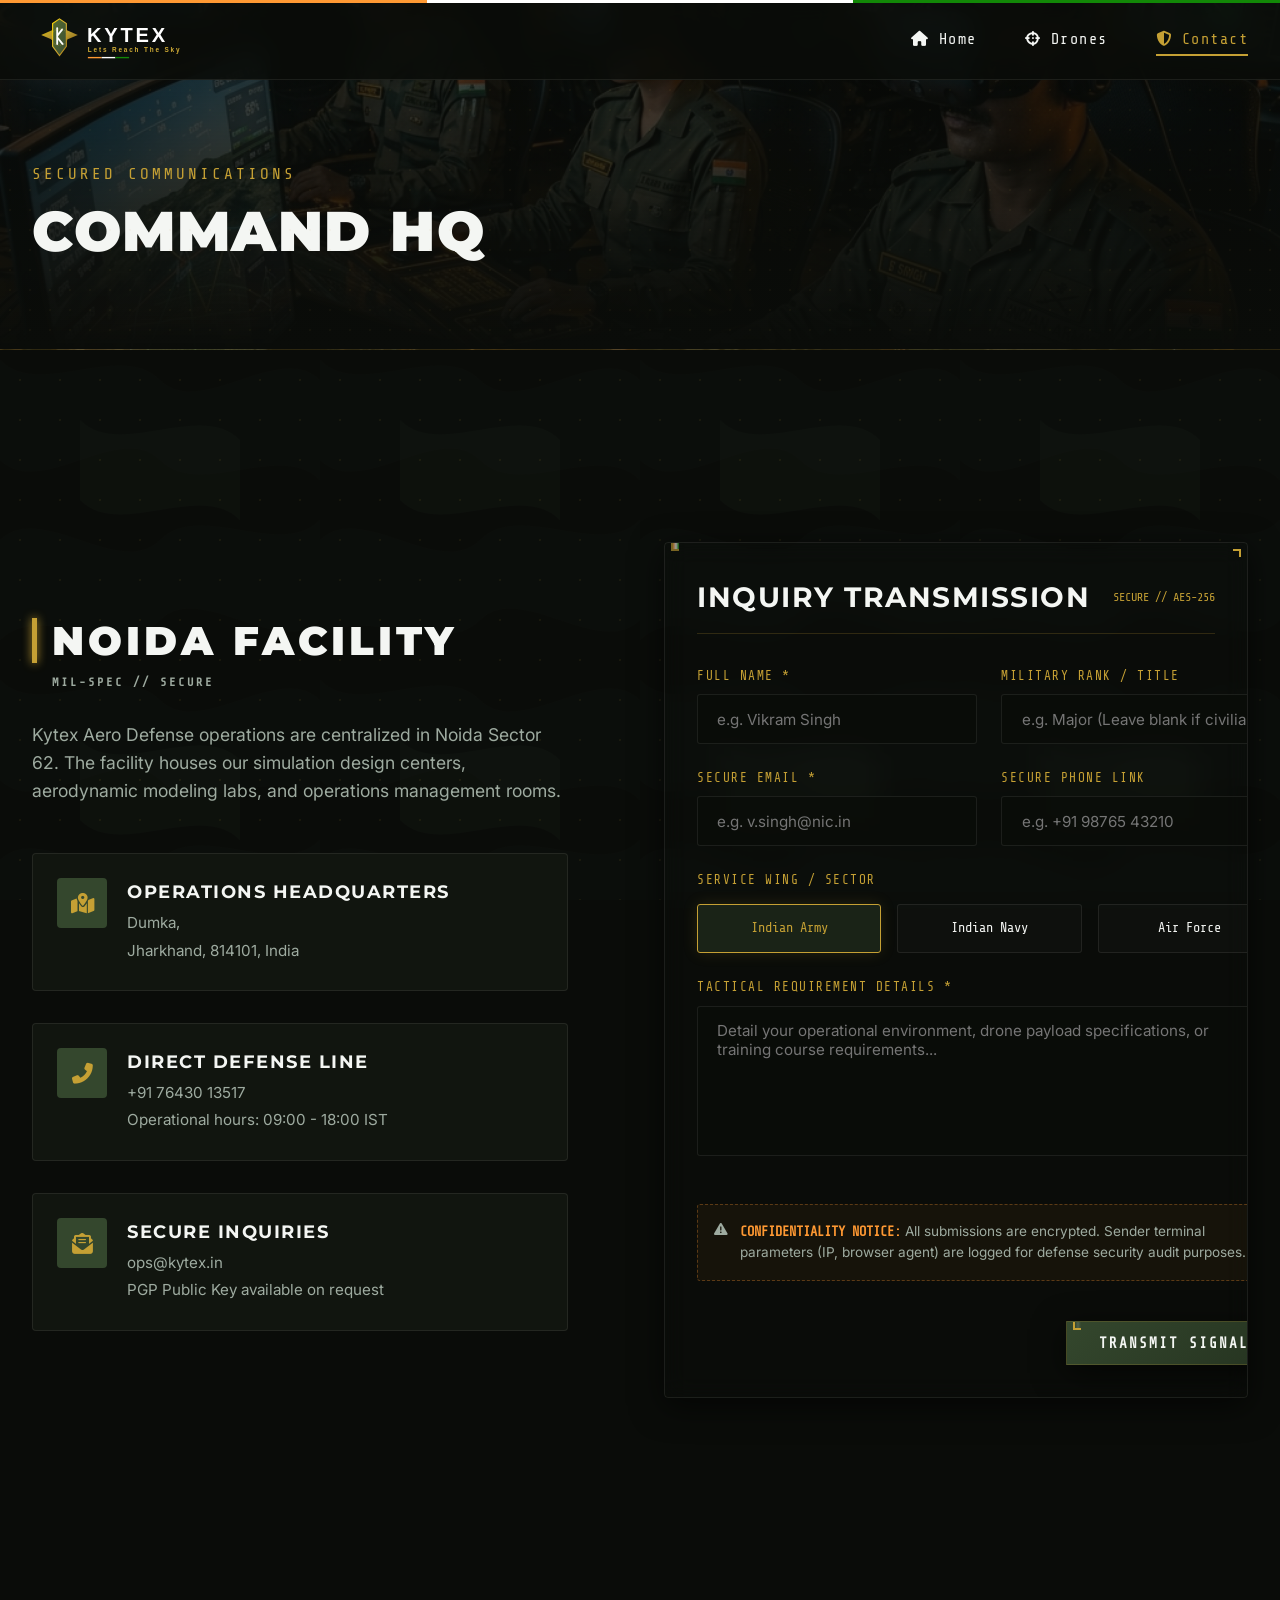
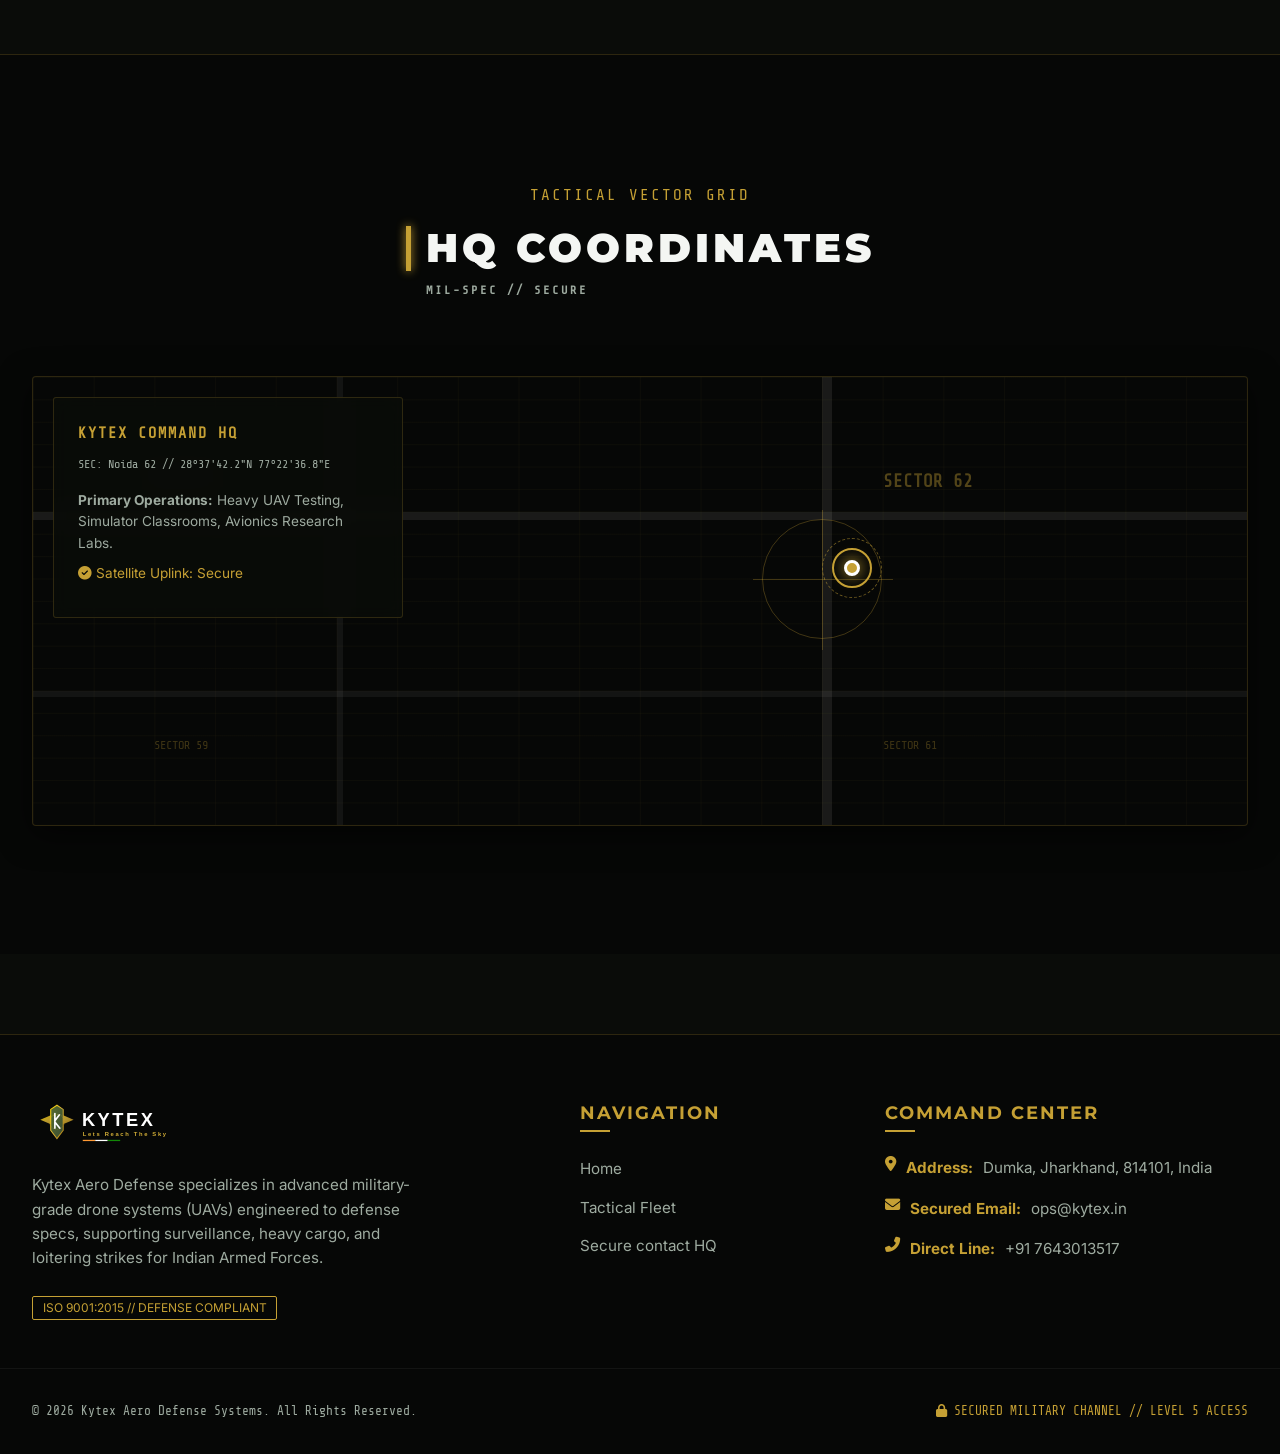
==== commit 47182195: "changes by niyaz" ====
--- a/contact.html
+++ b/contact.html
@@ -3,8 +3,8 @@
 <head>
   <meta charset="UTF-8">
   <meta name="viewport" content="width=device-width, initial-scale=1.0">
-  <title>Contact Kitex | Noida HQ & Secure Inquiry Portal</title>
-  <meta name="description" content="Reach out to Kitex Aero Defense Headquarters in Noida Sector 62. Submit secure tactical inquiries for military UAV procurements and programs.">
+  <title>Contact Kytex | Noida HQ & Secure Inquiry Portal</title>
+  <meta name="description" content="Reach out to Kytex Aero Defense Headquarters in Noida Sector 62. Submit secure tactical inquiries for military UAV procurements and programs.">
   <link rel="stylesheet" href="css/style.css">
   <link rel="stylesheet" href="https://cdnjs.cloudflare.com/ajax/libs/font-awesome/6.4.0/css/all.min.css">
 </head>
@@ -21,7 +21,7 @@
   <header class="header">
     <div class="container header-container">
       <a href="index.html" class="logo-wrapper">
-        <img src="assets/logo.svg" alt="Kitex Logo">
+        <img src="assets/logo.svg" alt="Kytex Logo">
       </a>
       <button class="menu-btn" aria-label="Toggle Navigation">
         <i class="fas fa-bars"></i>
@@ -50,7 +50,7 @@
       <!-- Contact Info Column -->
       <div class="contact-info-col">
         <h2 class="section-title">Noida Facility</h2>
-        <p class="contact-desc">Kitex Aero Defense operations are centralized in Noida Sector 62. The facility houses our simulation design centers, aerodynamic modeling labs, and operations management rooms.</p>
+        <p class="contact-desc">Kytex Aero Defense operations are centralized in Noida Sector 62. The facility houses our simulation design centers, aerodynamic modeling labs, and operations management rooms.</p>
         
         <div class="contact-card-list">
           <!-- Card 1: Location -->
@@ -60,8 +60,8 @@
             </div>
             <div class="contact-card-detail">
               <h4>Operations Headquarters</h4>
-              <p>Noida Sector 62, Block C, Noida,</p>
-              <p>Uttar Pradesh, 201301, India</p>
+              <p>Dumka, </p>
+              <p>Jharkhand, 814101, India</p>
             </div>
           </div>
           
@@ -72,7 +72,7 @@
             </div>
             <div class="contact-card-detail">
               <h4>Direct Defense Line</h4>
-              <p><a href="tel:+911202446200">+91 (120) 244-6200</a></p>
+              <p><a href="tel:+917643013517">+91 76430 13517</a></p>
               <p>Operational hours: 09:00 - 18:00 IST</p>
             </div>
           </div>
@@ -84,7 +84,7 @@
             </div>
             <div class="contact-card-detail">
               <h4>Secure Inquiries</h4>
-              <p><a href="mailto:ops@kitex.in">ops@kitex.in</a></p>
+              <p><a href="mailto:ops@kytex.in">ops@kytex.in</a></p>
               <p>PGP Public Key available on request</p>
             </div>
           </div>
@@ -174,7 +174,7 @@
       <div class="map-hud-wrapper">
         <!-- Telemetry Coordinates Box -->
         <div class="map-hud-overlay">
-          <h4 class="map-hud-title">KITEX COMMAND HQ</h4>
+          <h4 class="map-hud-title">KYTEX COMMAND HQ</h4>
           <span class="map-hud-coords">SEC: Noida 62 // 28°37'42.2"N 77°22'36.8"E</span>
           <div class="map-hud-desc">
             <p><strong>Primary Operations:</strong> Heavy UAV Testing, Simulator Classrooms, Avionics Research Labs.</p>
@@ -216,8 +216,8 @@
   <footer class="footer">
     <div class="container footer-grid">
       <div class="footer-info">
-        <img src="assets/logo.svg" alt="Kitex Logo" class="footer-logo">
-        <p class="footer-desc">Kitex Aero Defense specializes in advanced military-grade drone systems (UAVs) engineered to defense specs, supporting surveillance, heavy cargo, and loitering strikes for Indian Armed Forces.</p>
+        <img src="assets/logo.svg" alt="Kytex Logo" class="footer-logo">
+        <p class="footer-desc">Kytex Aero Defense specializes in advanced military-grade drone systems (UAVs) engineered to defense specs, supporting surveillance, heavy cargo, and loitering strikes for Indian Armed Forces.</p>
         <span class="footer-badge">ISO 9001:2015 // DEFENSE COMPLIANT</span>
       </div>
 
@@ -233,15 +233,15 @@
       <div class="footer-contact">
         <h4 class="footer-title">Command Center</h4>
         <ul class="footer-contact-info">
-          <li><i class="fas fa-map-marker-alt" style="color: var(--accent-gold);"></i> <span>Address:</span> Sector 62, Noida, Uttar Pradesh, 201301, India</li>
-          <li><i class="fas fa-envelope" style="color: var(--accent-gold);"></i> <span>Secured Email:</span> ops@kitex.in</li>
-          <li><i class="fas fa-phone-alt" style="color: var(--accent-gold);"></i> <span>Direct Line:</span> +91 (120) 244-6200</li>
+          <li><i class="fas fa-map-marker-alt" style="color: var(--accent-gold);"></i> <span>Address:</span> Dumka, Jharkhand, 814101, India</li>
+          <li><i class="fas fa-envelope" style="color: var(--accent-gold);"></i> <span>Secured Email:</span> ops@kytex.in</li>
+          <li><i class="fas fa-phone-alt" style="color: var(--accent-gold);"></i> <span>Direct Line:</span> +91 7643013517</li>
         </ul>
       </div>
     </div>
 
     <div class="container footer-bottom">
-      <p>&copy; 2026 Kitex Aero Defense Systems. All Rights Reserved.</p>
+      <p>&copy; 2026 Kytex Aero Defense Systems. All Rights Reserved.</p>
       <p style="color: var(--accent-gold);"><i class="fas fa-lock"></i> SECURED MILITARY CHANNEL // LEVEL 5 ACCESS</p>
     </div>
   </footer>
--- a/css/style.css
+++ b/css/style.css
@@ -1,5 +1,5 @@
 /* 
-  KITEX - Military UAV Systems
+  KYTEX - Lets Reach The Sky
   Global Stylesheet & Design System
 */
 
@@ -945,7 +945,7 @@
 /* --- PRODUCT PAGE SPECIFICS --- */
 .page-hero {
   height: 350px;
-  background: linear-gradient(0deg, var(--bg-dark), rgba(10, 12, 9, 0.6)), url('../assets/kitex_hero.png') center/cover;
+  background: linear-gradient(0deg, var(--bg-dark), rgba(10, 12, 9, 0.6)), url('../assets/kytex_hero.png') center/cover;
   display: flex;
   align-items: flex-end;
   padding-bottom: 4rem;
